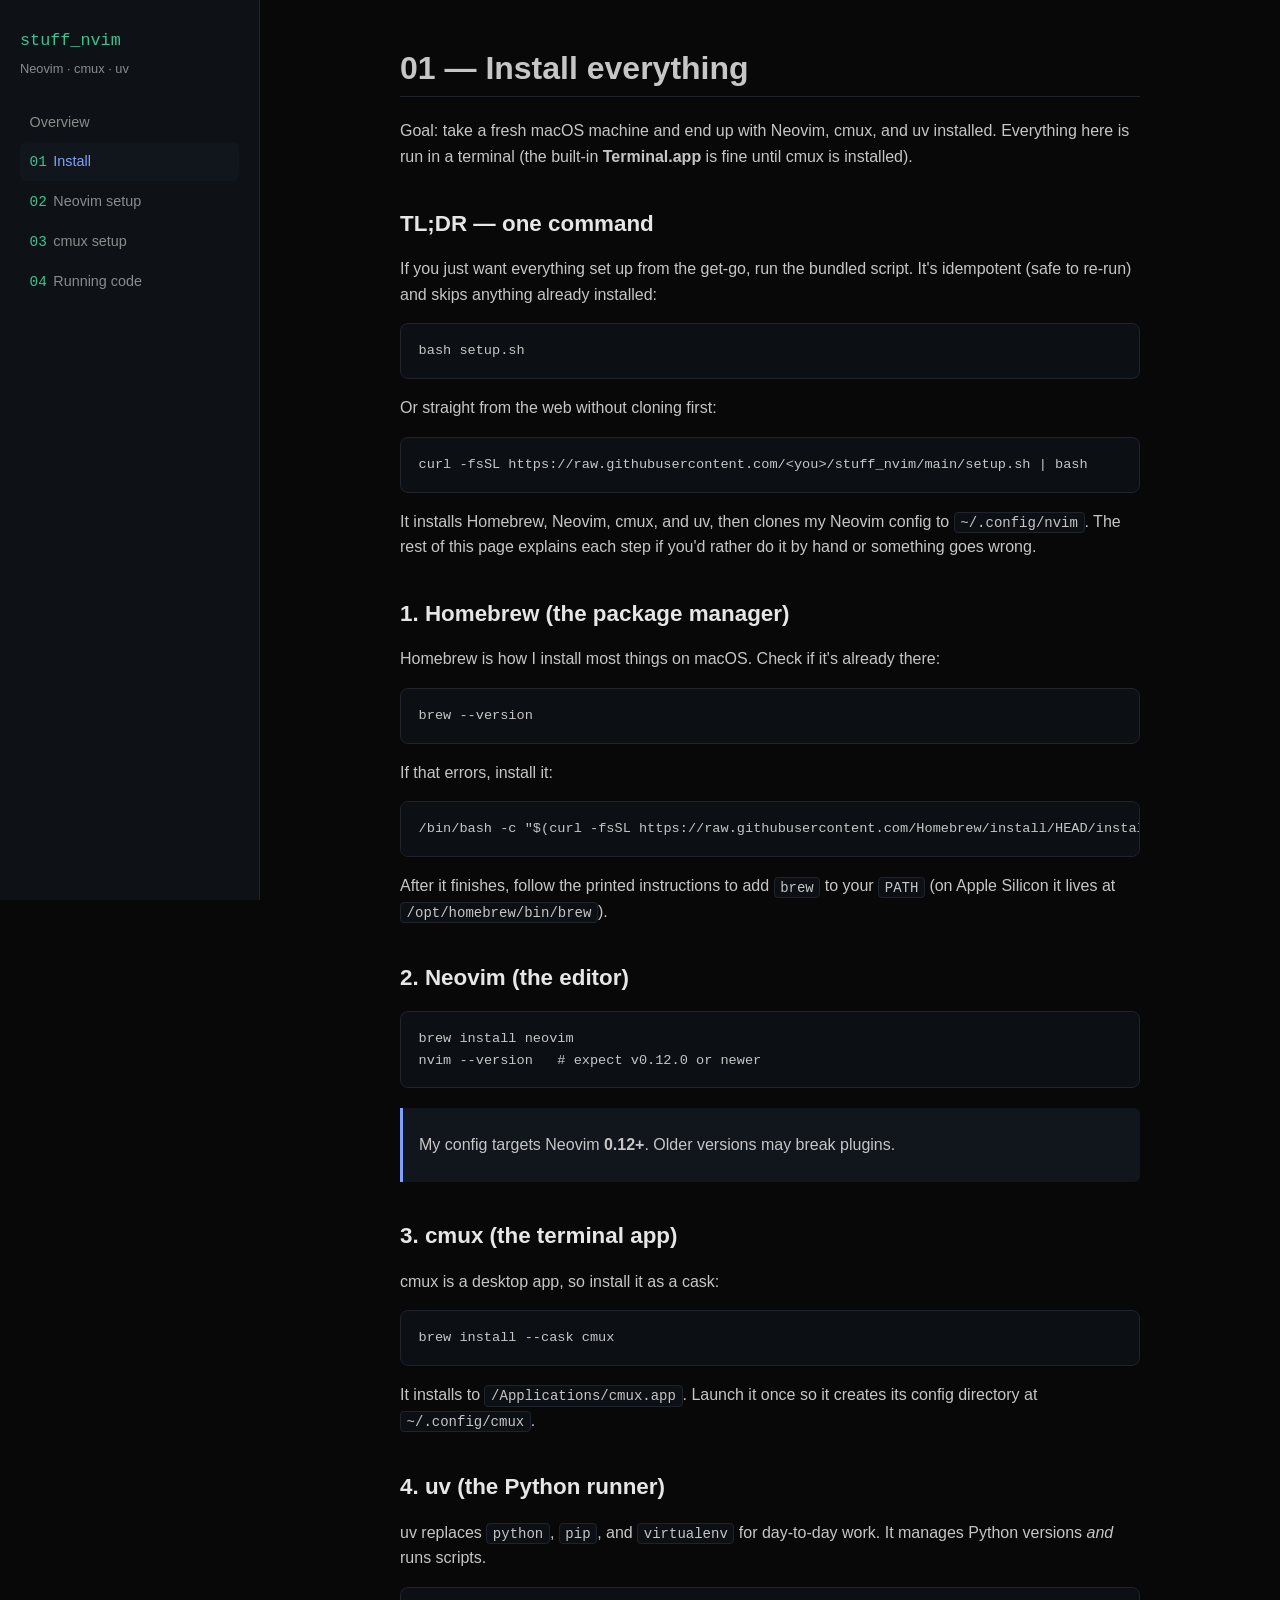
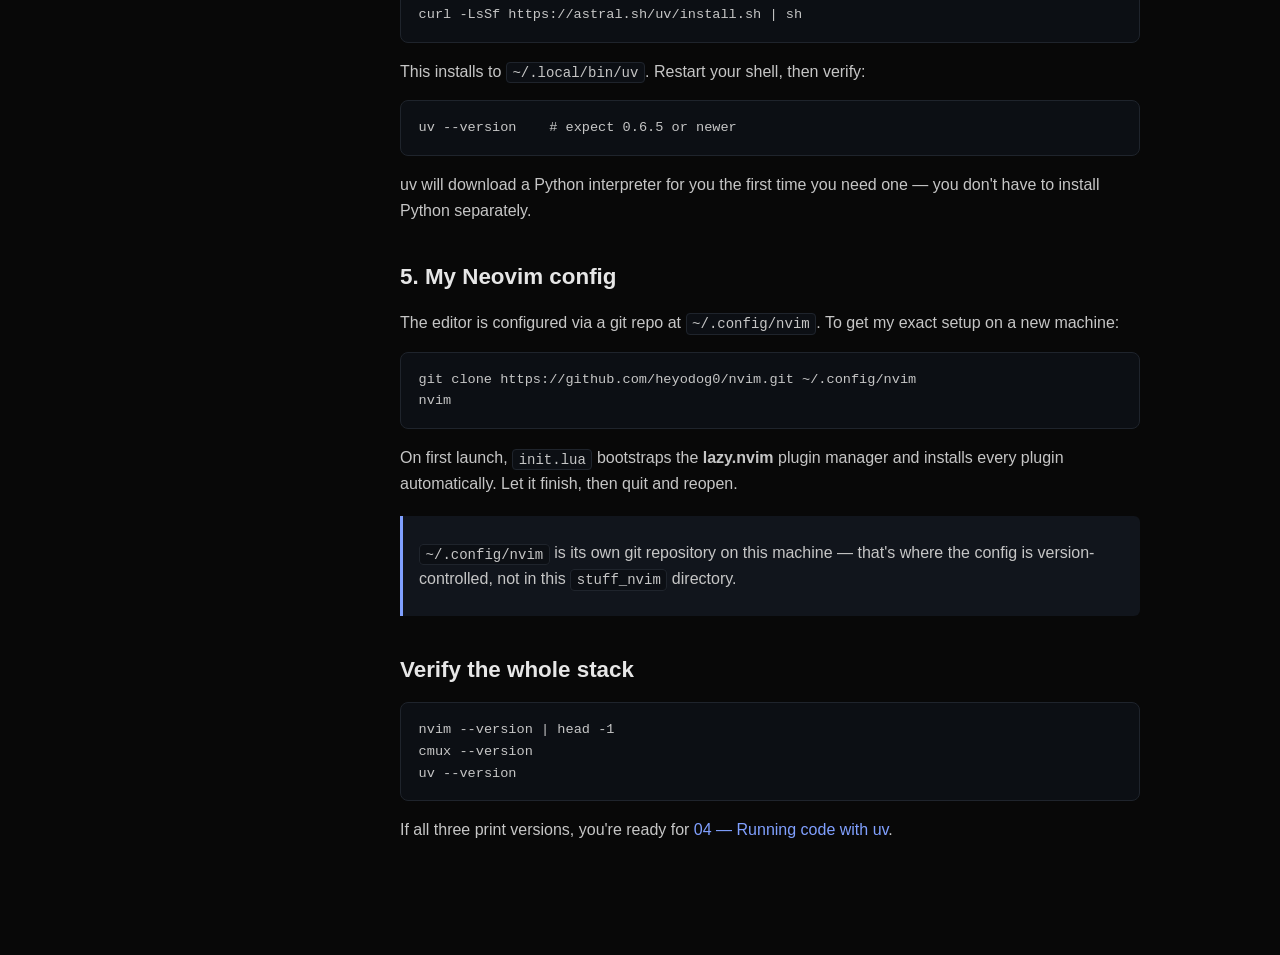
==== site/01-install.html @ 2a0f162e "Add nvim + cmux + uv setup guide with static site and Vercel config" ====
<!DOCTYPE html>
<html lang="en">
<head>
  <meta charset="utf-8">
  <meta name="viewport" content="width=device-width, initial-scale=1">
  <title>Install — stuff_nvim</title>
  <link rel="stylesheet" href="style.css">
</head>
<body>
  <aside class="sidebar">
    <p class="brand">stuff_nvim</p>
    <p class="tagline">Neovim · cmux · uv</p>
    <nav>
      <a href="index.html" >Overview</a>
      <a href="01-install.html" class="active"><span class="num">01</span>Install</a>
      <a href="02-nvim-setup.html" ><span class="num">02</span>Neovim setup</a>
      <a href="03-cmux-setup.html" ><span class="num">03</span>cmux setup</a>
      <a href="04-running-code-with-uv.html" ><span class="num">04</span>Running code</a>
    </nav>
  </aside>
  <main>
<h1 id="01--install-everything">01 — Install everything</h1>
<p>Goal: take a fresh macOS machine and end up with Neovim, cmux, and uv
installed. Everything here is run in a terminal (the built-in
<strong>Terminal.app</strong> is fine until cmux is installed).</p>
<h2 id="tldr--one-command">TL;DR — one command</h2>
<p>If you just want everything set up from the get-go, run the bundled
script. It's idempotent (safe to re-run) and skips anything already
installed:</p>
<div class="sourceCode" id="cb1"><pre class="sourceCode sh"><code class="sourceCode bash"><span id="cb1-1"><a href="#cb1-1" aria-hidden="true" tabindex="-1"></a><span class="fu">bash</span> setup.sh</span></code></pre></div>
<p>Or straight from the web without cloning first:</p>
<div class="sourceCode" id="cb2"><pre class="sourceCode sh"><code class="sourceCode bash"><span id="cb2-1"><a href="#cb2-1" aria-hidden="true" tabindex="-1"></a><span class="ex">curl</span> <span class="at">-fsSL</span> https://raw.githubusercontent.com/<span class="op">&lt;</span>you<span class="op">&gt;</span>/stuff_nvim/main/setup.sh <span class="kw">|</span> <span class="fu">bash</span></span></code></pre></div>
<p>It installs Homebrew, Neovim, cmux, and uv, then clones my Neovim
config to <code>~/.config/nvim</code>. The rest of this page explains
each step if you'd rather do it by hand or something goes wrong.</p>
<h2 id="1-homebrew-the-package-manager">1. Homebrew (the package
manager)</h2>
<p>Homebrew is how I install most things on macOS. Check if it's already
there:</p>
<div class="sourceCode" id="cb3"><pre class="sourceCode sh"><code class="sourceCode bash"><span id="cb3-1"><a href="#cb3-1" aria-hidden="true" tabindex="-1"></a><span class="ex">brew</span> <span class="at">--version</span></span></code></pre></div>
<p>If that errors, install it:</p>
<div class="sourceCode" id="cb4"><pre class="sourceCode sh"><code class="sourceCode bash"><span id="cb4-1"><a href="#cb4-1" aria-hidden="true" tabindex="-1"></a><span class="ex">/bin/bash</span> <span class="at">-c</span> <span class="st">&quot;</span><span class="va">$(</span><span class="ex">curl</span> <span class="at">-fsSL</span> https://raw.githubusercontent.com/Homebrew/install/HEAD/install.sh<span class="va">)</span><span class="st">&quot;</span></span></code></pre></div>
<p>After it finishes, follow the printed instructions to add
<code>brew</code> to your <code>PATH</code> (on Apple Silicon it lives
at <code>/opt/homebrew/bin/brew</code>).</p>
<h2 id="2-neovim-the-editor">2. Neovim (the editor)</h2>
<div class="sourceCode" id="cb5"><pre class="sourceCode sh"><code class="sourceCode bash"><span id="cb5-1"><a href="#cb5-1" aria-hidden="true" tabindex="-1"></a><span class="ex">brew</span> install neovim</span>
<span id="cb5-2"><a href="#cb5-2" aria-hidden="true" tabindex="-1"></a><span class="ex">nvim</span> <span class="at">--version</span>   <span class="co"># expect v0.12.0 or newer</span></span></code></pre></div>
<blockquote>
<p>My config targets Neovim <strong>0.12+</strong>. Older versions may
break plugins.</p>
</blockquote>
<h2 id="3-cmux-the-terminal-app">3. cmux (the terminal app)</h2>
<p>cmux is a desktop app, so install it as a cask:</p>
<div class="sourceCode" id="cb6"><pre class="sourceCode sh"><code class="sourceCode bash"><span id="cb6-1"><a href="#cb6-1" aria-hidden="true" tabindex="-1"></a><span class="ex">brew</span> install <span class="at">--cask</span> cmux</span></code></pre></div>
<p>It installs to <code>/Applications/cmux.app</code>. Launch it once so
it creates its config directory at <code>~/.config/cmux</code>.</p>
<h2 id="4-uv-the-python-runner">4. uv (the Python runner)</h2>
<p>uv replaces <code>python</code>, <code>pip</code>, and
<code>virtualenv</code> for day-to-day work. It manages Python versions
<em>and</em> runs scripts.</p>
<div class="sourceCode" id="cb7"><pre class="sourceCode sh"><code class="sourceCode bash"><span id="cb7-1"><a href="#cb7-1" aria-hidden="true" tabindex="-1"></a><span class="ex">curl</span> <span class="at">-LsSf</span> https://astral.sh/uv/install.sh <span class="kw">|</span> <span class="fu">sh</span></span></code></pre></div>
<p>This installs to <code>~/.local/bin/uv</code>. Restart your shell,
then verify:</p>
<div class="sourceCode" id="cb8"><pre class="sourceCode sh"><code class="sourceCode bash"><span id="cb8-1"><a href="#cb8-1" aria-hidden="true" tabindex="-1"></a><span class="ex">uv</span> <span class="at">--version</span>    <span class="co"># expect 0.6.5 or newer</span></span></code></pre></div>
<p>uv will download a Python interpreter for you the first time you need
one — you don't have to install Python separately.</p>
<h2 id="5-my-neovim-config">5. My Neovim config</h2>
<p>The editor is configured via a git repo at
<code>~/.config/nvim</code>. To get my exact setup on a new machine:</p>
<div class="sourceCode" id="cb9"><pre class="sourceCode sh"><code class="sourceCode bash"><span id="cb9-1"><a href="#cb9-1" aria-hidden="true" tabindex="-1"></a><span class="fu">git</span> clone https://github.com/heyodog0/nvim.git ~/.config/nvim</span>
<span id="cb9-2"><a href="#cb9-2" aria-hidden="true" tabindex="-1"></a><span class="ex">nvim</span></span></code></pre></div>
<p>On first launch, <code>init.lua</code> bootstraps the
<strong>lazy.nvim</strong> plugin manager and installs every plugin
automatically. Let it finish, then quit and reopen.</p>
<blockquote>
<p><code>~/.config/nvim</code> is its own git repository on this machine
— that's where the config is version-controlled, not in this
<code>stuff_nvim</code> directory.</p>
</blockquote>
<h2 id="verify-the-whole-stack">Verify the whole stack</h2>
<div class="sourceCode" id="cb10"><pre
class="sourceCode sh"><code class="sourceCode bash"><span id="cb10-1"><a href="#cb10-1" aria-hidden="true" tabindex="-1"></a><span class="ex">nvim</span> <span class="at">--version</span> <span class="kw">|</span> <span class="fu">head</span> <span class="at">-1</span></span>
<span id="cb10-2"><a href="#cb10-2" aria-hidden="true" tabindex="-1"></a><span class="ex">cmux</span> <span class="at">--version</span></span>
<span id="cb10-3"><a href="#cb10-3" aria-hidden="true" tabindex="-1"></a><span class="ex">uv</span> <span class="at">--version</span></span></code></pre></div>
<p>If all three print versions, you're ready for <a
href="./04-running-code-with-uv.html">04 — Running code with uv</a>.</p>
  </main>
</body>
</html>
---- site/style.css ----
:root {
  --bg:        #080808;
  --bg-soft:   #11151c;
  --panel:     #0e1116;
  --border:    #1f242c;
  --fg:        #c6c6c6;
  --fg-dim:    #8b8b8b;
  --accent:    #80a0ff;   /* moonfly blue */
  --accent-2:  #36c692;   /* moonfly green */
  --code-bg:   #0c0f14;
  --mono: "SFMono-Regular", ui-monospace, "JetBrains Mono", Menlo, Consolas, monospace;
  --sans: -apple-system, BlinkMacSystemFont, "Segoe UI", Helvetica, Arial, sans-serif;
}

* { box-sizing: border-box; }

html { scroll-behavior: smooth; }

body {
  margin: 0;
  background: var(--bg);
  color: var(--fg);
  font-family: var(--sans);
  line-height: 1.6;
  display: flex;
  min-height: 100vh;
}

/* --- Sidebar --- */
.sidebar {
  width: 260px;
  flex-shrink: 0;
  background: var(--panel);
  border-right: 1px solid var(--border);
  padding: 1.75rem 1.25rem;
  position: sticky;
  top: 0;
  height: 100vh;
  overflow-y: auto;
}
.sidebar .brand {
  font-family: var(--mono);
  font-size: 1.05rem;
  color: var(--accent-2);
  margin: 0 0 0.25rem;
}
.sidebar .tagline {
  font-size: 0.8rem;
  color: var(--fg-dim);
  margin: 0 0 1.5rem;
}
.sidebar nav a {
  display: block;
  padding: 0.45rem 0.6rem;
  margin: 0.1rem 0;
  border-radius: 6px;
  color: var(--fg-dim);
  text-decoration: none;
  font-size: 0.9rem;
}
.sidebar nav a:hover { background: var(--bg-soft); color: var(--fg); }
.sidebar nav a.active { background: var(--bg-soft); color: var(--accent); }
.sidebar nav .num { color: var(--accent-2); font-family: var(--mono); margin-right: 0.4rem; }

/* --- Main --- */
main {
  flex: 1;
  max-width: 820px;
  margin: 0 auto;
  padding: 3rem 2.5rem 6rem;
  width: 100%;
}

h1, h2, h3 { font-weight: 650; line-height: 1.25; }
h1 { font-size: 2rem; margin-top: 0; border-bottom: 1px solid var(--border); padding-bottom: 0.5rem; }
h2 { font-size: 1.4rem; margin-top: 2.5rem; color: #e6e6e6; }
h3 { font-size: 1.1rem; margin-top: 1.75rem; color: #dcdcdc; }

a { color: var(--accent); text-decoration: none; }
a:hover { text-decoration: underline; }

p, li { color: var(--fg); }

code {
  font-family: var(--mono);
  font-size: 0.875em;
  background: var(--code-bg);
  border: 1px solid var(--border);
  border-radius: 4px;
  padding: 0.1rem 0.35rem;
}
pre {
  background: var(--code-bg);
  border: 1px solid var(--border);
  border-radius: 8px;
  padding: 1rem 1.1rem;
  overflow-x: auto;
}
pre code { background: none; border: none; padding: 0; font-size: 0.85rem; line-height: 1.55; }

blockquote {
  border-left: 3px solid var(--accent);
  background: var(--bg-soft);
  margin: 1.25rem 0;
  padding: 0.5rem 1rem;
  color: var(--fg-dim);
  border-radius: 0 6px 6px 0;
}

table {
  border-collapse: collapse;
  width: 100%;
  margin: 1.25rem 0;
  font-size: 0.9rem;
}
th, td { border: 1px solid var(--border); padding: 0.5rem 0.75rem; text-align: left; }
th { background: var(--bg-soft); color: #e6e6e6; }
tr:nth-child(even) td { background: rgba(255,255,255,0.015); }

hr { border: none; border-top: 1px solid var(--border); margin: 2.5rem 0; }

kbd {
  font-family: var(--mono);
  background: var(--bg-soft);
  border: 1px solid var(--border);
  border-bottom-width: 2px;
  border-radius: 4px;
  padding: 0.05rem 0.4rem;
  font-size: 0.85em;
}

/* --- Mobile --- */
@media (max-width: 800px) {
  body { flex-direction: column; }
  .sidebar { width: 100%; height: auto; position: static; border-right: none; border-bottom: 1px solid var(--border); }
  .sidebar nav { display: flex; flex-wrap: wrap; gap: 0.25rem; }
  main { padding: 2rem 1.25rem 4rem; }
}
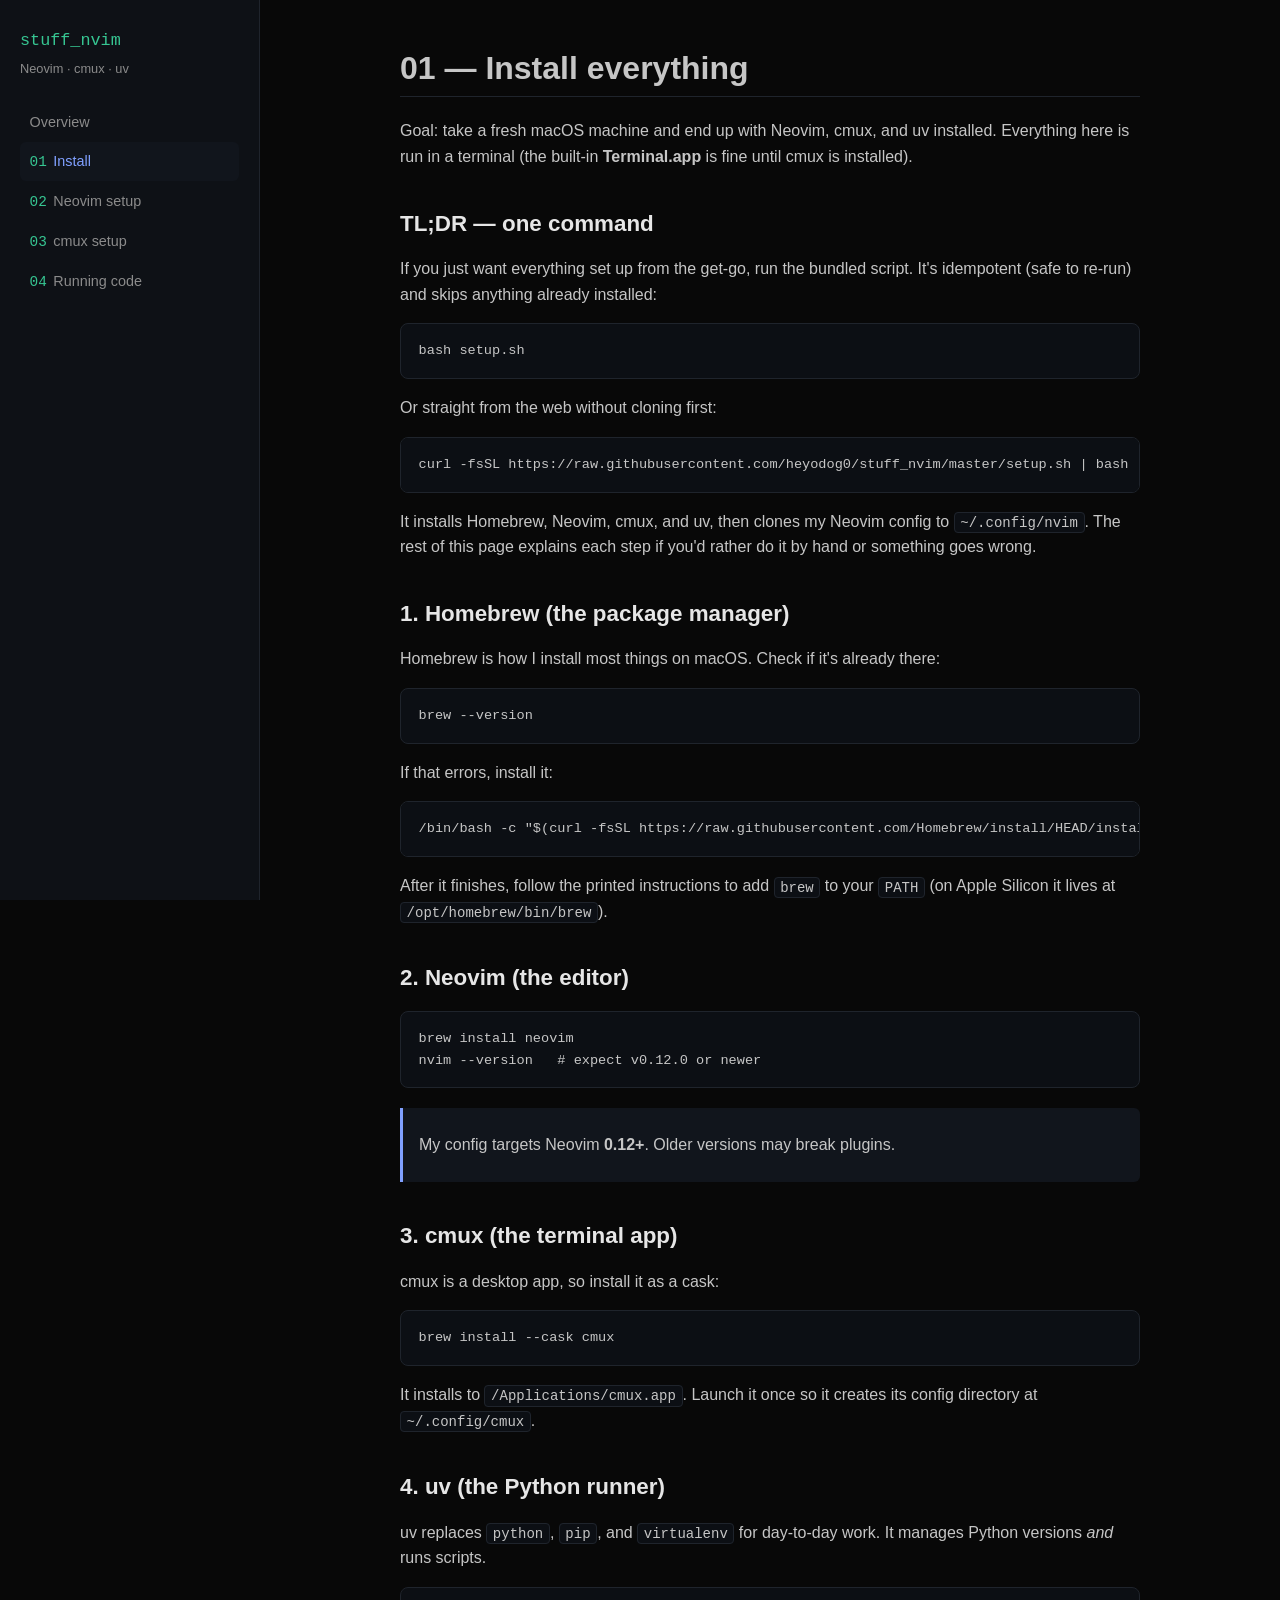
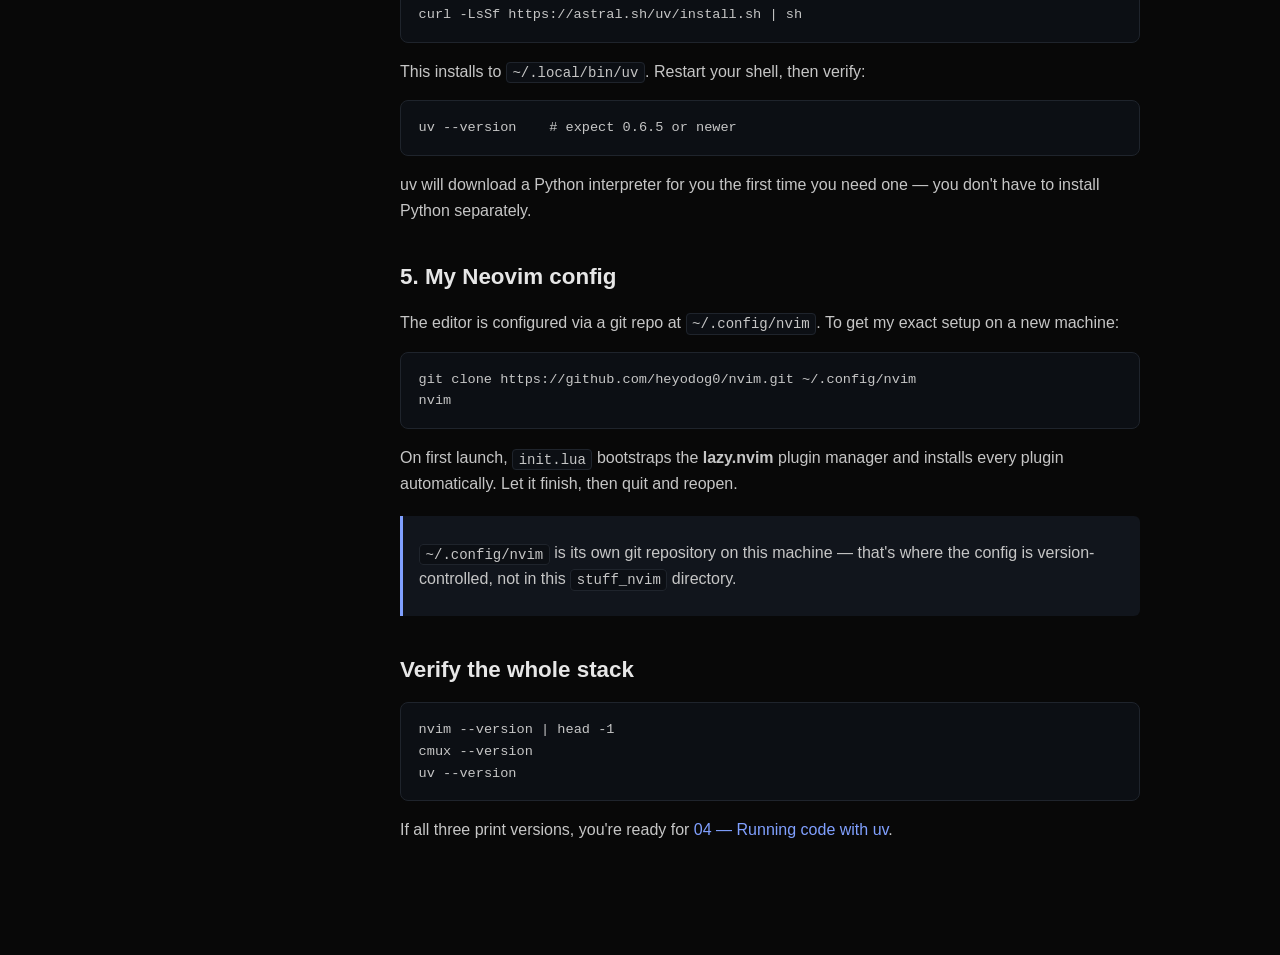
==== commit 6bae7567: "Fill in real curl install URL now that repo exists" ====
--- a/site/01-install.html
+++ b/site/01-install.html
@@ -29,7 +29,7 @@
 installed:</p>
 <div class="sourceCode" id="cb1"><pre class="sourceCode sh"><code class="sourceCode bash"><span id="cb1-1"><a href="#cb1-1" aria-hidden="true" tabindex="-1"></a><span class="fu">bash</span> setup.sh</span></code></pre></div>
 <p>Or straight from the web without cloning first:</p>
-<div class="sourceCode" id="cb2"><pre class="sourceCode sh"><code class="sourceCode bash"><span id="cb2-1"><a href="#cb2-1" aria-hidden="true" tabindex="-1"></a><span class="ex">curl</span> <span class="at">-fsSL</span> https://raw.githubusercontent.com/<span class="op">&lt;</span>you<span class="op">&gt;</span>/stuff_nvim/main/setup.sh <span class="kw">|</span> <span class="fu">bash</span></span></code></pre></div>
+<div class="sourceCode" id="cb2"><pre class="sourceCode sh"><code class="sourceCode bash"><span id="cb2-1"><a href="#cb2-1" aria-hidden="true" tabindex="-1"></a><span class="ex">curl</span> <span class="at">-fsSL</span> https://raw.githubusercontent.com/heyodog0/stuff_nvim/master/setup.sh <span class="kw">|</span> <span class="fu">bash</span></span></code></pre></div>
 <p>It installs Homebrew, Neovim, cmux, and uv, then clones my Neovim
 config to <code>~/.config/nvim</code>. The rest of this page explains
 each step if you'd rather do it by hand or something goes wrong.</p>
